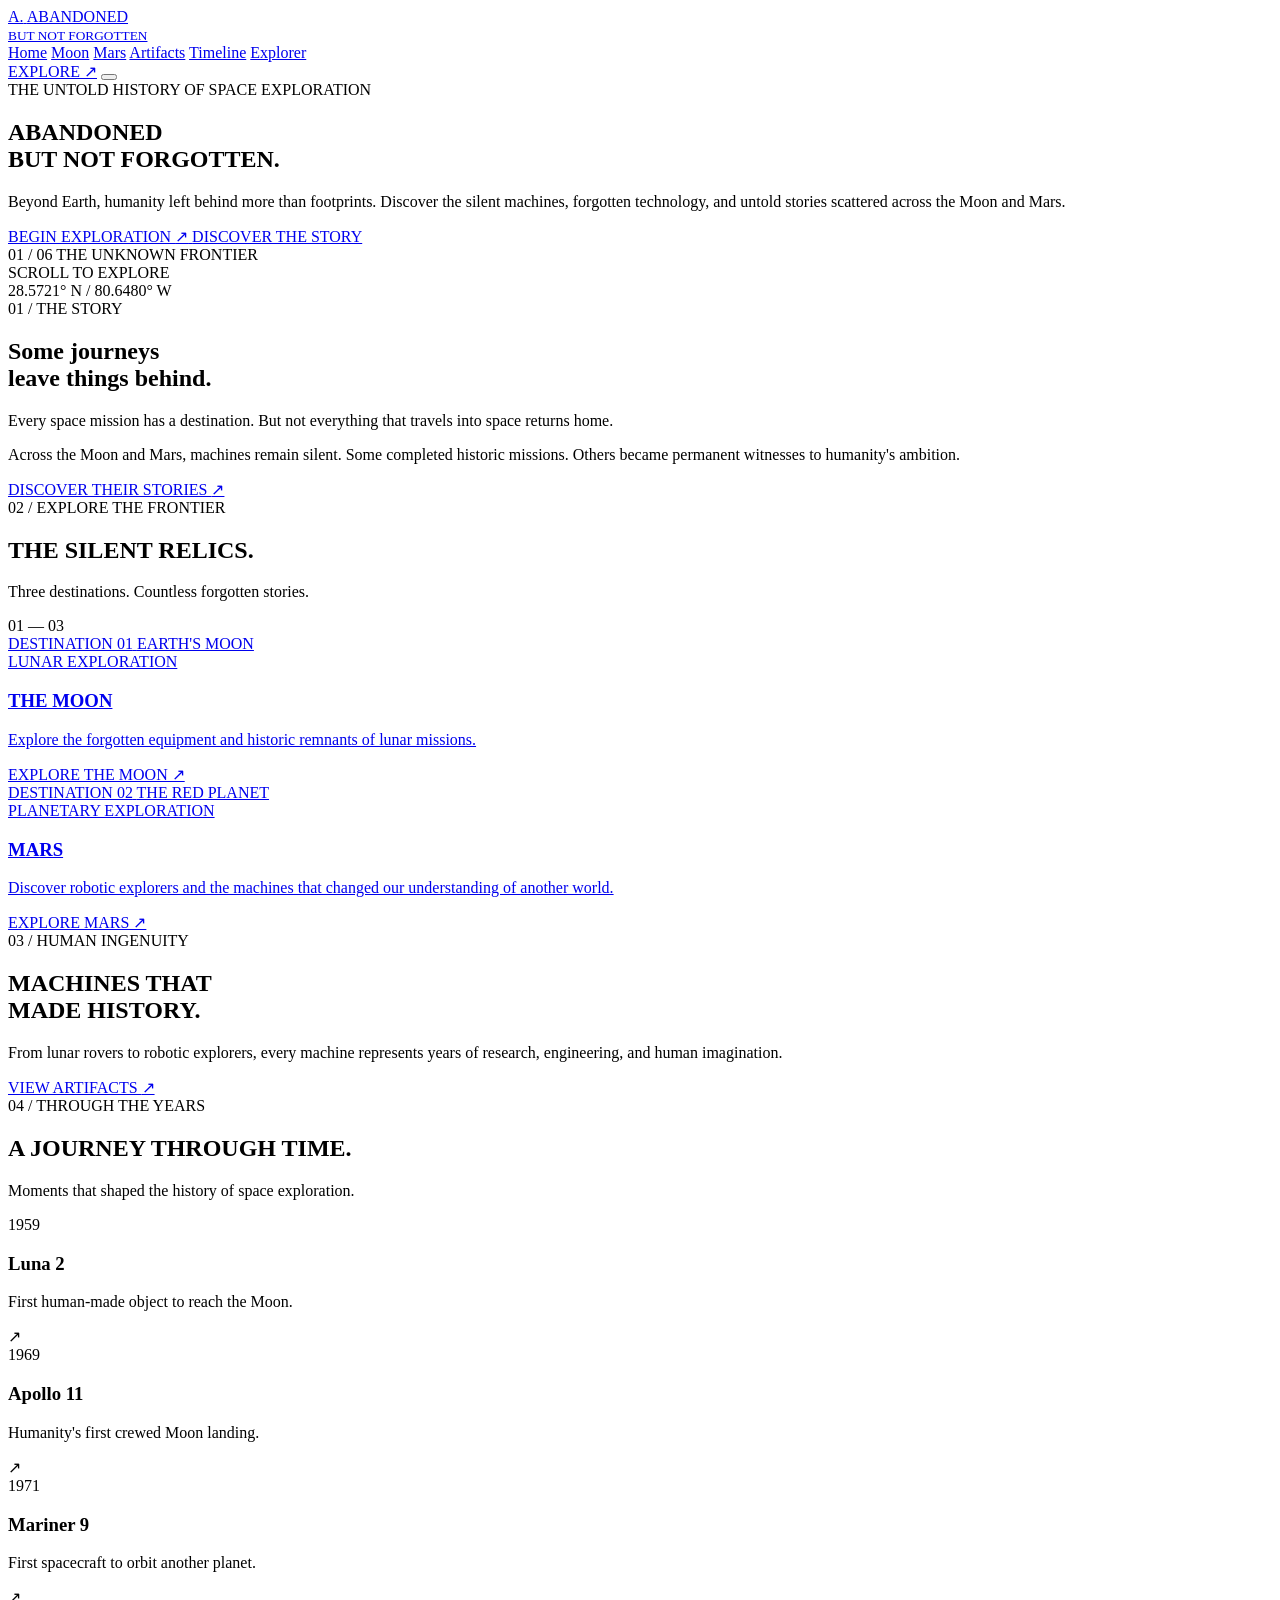
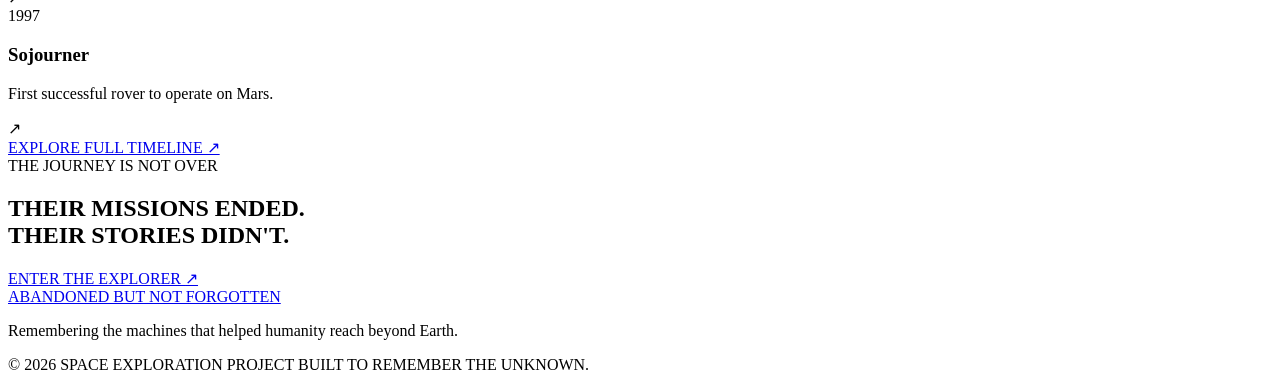
==== index.html @ c77ea04a "Create index.html" ====
<!DOCTYPE html>
<html lang="en">
<head>
    <meta charset="UTF-8">
    <meta name="viewport" content="width=device-width, initial-scale=1.0">
    <meta name="theme-color" content="#050812">
    <title>Abandoned But Not Forgotten | Space Exploration</title>
    <link rel="stylesheet" href="style.css">
    <link rel="preconnect" href="https://fonts.googleapis.com">
    <link rel="preconnect" href="https://fonts.gstatic.com" crossorigin>
    <link href="https://fonts.googleapis.com/css2?family=DM+Sans:wght@400;500;600;700&family=Space+Grotesk:wght@400;500;600;700&display=swap" rel="stylesheet">
</head>

<body>

    <!-- Navigation -->
    <header class="navbar">
        <a href="index.html" class="logo">
            <span class="logo-icon">A.</span>
            <span>ABANDONED<br><small>BUT NOT FORGOTTEN</small></span>
        </a>

        <nav class="nav-links" id="navLinks">
            <a href="index.html" class="active">Home</a>
            <a href="moon.html">Moon</a>
            <a href="mars.html">Mars</a>
            <a href="artifacts.html">Artifacts</a>
            <a href="timeline.html">Timeline</a>
            <a href="explorer.html">Explorer</a>
        </nav>

        <a href="#discover" class="nav-button">EXPLORE <span>↗</span></a>

        <button class="menu-toggle" id="menuToggle" aria-label="Open menu">
            <span></span>
            <span></span>
        </button>
    </header>


    <!-- Hero Section -->
    <main>

        <section class="hero">

            <div class="hero-image"></div>
            <div class="hero-overlay"></div>

            <div class="hero-content">

                <div class="eyebrow">
                    <span class="status-dot"></span>
                    THE UNTOLD HISTORY OF SPACE EXPLORATION
                </div>

                <h1>
                    ABANDONED<br>
                    BUT NOT <span>FORGOTTEN.</span>
                </h1>

                <p class="hero-description">
                    Beyond Earth, humanity left behind more than footprints.
                    Discover the silent machines, forgotten technology,
                    and untold stories scattered across the Moon and Mars.
                </p>

                <div class="hero-actions">
                    <a href="#discover" class="primary-button">
                        BEGIN EXPLORATION <span>↗</span>
                    </a>

                    <a href="#story" class="secondary-button">
                        DISCOVER THE STORY
                    </a>
                </div>

            </div>

            <div class="hero-bottom">
                <div class="hero-location">
                    <span>01 / 06</span>
                    <span>THE UNKNOWN FRONTIER</span>
                </div>

                <div class="scroll-indicator">
                    <span>SCROLL TO EXPLORE</span>
                    <div class="scroll-line"></div>
                </div>

                <div class="hero-coordinate">
                    28.5721° N / 80.6480° W
                </div>
            </div>

        </section>


        <!-- Introduction -->
        <section class="intro section-padding" id="story">

            <div class="section-label">
                <span>01</span> / THE STORY
            </div>

            <div class="intro-grid">

                <div class="intro-heading">
                    <h2>
                        Some journeys<br>
                        leave things <span>behind.</span>
                    </h2>
                </div>

                <div class="intro-text">
                    <p>
                        Every space mission has a destination. But not
                        everything that travels into space returns home.
                    </p>

                    <p>
                        Across the Moon and Mars, machines remain silent.
                        Some completed historic missions. Others became
                        permanent witnesses to humanity's ambition.
                    </p>

                    <a href="#discover" class="text-link">
                        DISCOVER THEIR STORIES <span>↗</span>
                    </a>
                </div>

            </div>

        </section>


        <!-- Discover Section -->
        <section class="discover section-padding" id="discover">

            <div class="section-label">
                <span>02</span> / EXPLORE THE FRONTIER
            </div>

            <div class="section-heading">
                <div>
                    <h2>THE SILENT <span>RELICS.</span></h2>
                    <p>Three destinations. Countless forgotten stories.</p>
                </div>

                <span class="section-number">01 — 03</span>
            </div>


            <div class="destination-grid">

                <!-- Moon -->
                <a href="moon.html" class="destination-card moon-card">

                    <div class="destination-image"></div>
                    <div class="card-overlay"></div>

                    <div class="card-top">
                        <span>DESTINATION 01</span>
                        <span>EARTH'S MOON</span>
                    </div>

                    <div class="card-content">
                        <span class="card-category">LUNAR EXPLORATION</span>
                        <h3>THE MOON</h3>
                        <p>
                            Explore the forgotten equipment and
                            historic remnants of lunar missions.
                        </p>
                        <span class="card-link">EXPLORE THE MOON ↗</span>
                    </div>

                </a>


                <!-- Mars -->
                <a href="mars.html" class="destination-card mars-card">

                    <div class="destination-image"></div>
                    <div class="card-overlay"></div>

                    <div class="card-top">
                        <span>DESTINATION 02</span>
                        <span>THE RED PLANET</span>
                    </div>

                    <div class="card-content">
                        <span class="card-category">PLANETARY EXPLORATION</span>
                        <h3>MARS</h3>
                        <p>
                            Discover robotic explorers and the
                            machines that changed our understanding
                            of another world.
                        </p>
                        <span class="card-link">EXPLORE MARS ↗</span>
                    </div>

                </a>

            </div>

        </section>


        <!-- Artifacts Section -->
        <section class="artifact-section section-padding">

            <div class="artifact-image"></div>

            <div class="artifact-content">

                <div class="section-label">
                    <span>03</span> / HUMAN INGENUITY
                </div>

                <h2>
                    MACHINES THAT<br>
                    MADE <span>HISTORY.</span>
                </h2>

                <p>
                    From lunar rovers to robotic explorers,
                    every machine represents years of research,
                    engineering, and human imagination.
                </p>

                <a href="artifacts.html" class="primary-button">
                    VIEW ARTIFACTS <span>↗</span>
                </a>

            </div>

        </section>


        <!-- Timeline Section -->
        <section class="timeline-preview section-padding">

            <div class="section-label">
                <span>04</span> / THROUGH THE YEARS
            </div>

            <div class="section-heading">
                <div>
                    <h2>A JOURNEY THROUGH <span>TIME.</span></h2>
                    <p>Moments that shaped the history of space exploration.</p>
                </div>
            </div>

            <div class="timeline-list">

                <div class="timeline-item">
                    <span class="timeline-year">1959</span>
                    <div>
                        <h3>Luna 2</h3>
                        <p>First human-made object to reach the Moon.</p>
                    </div>
                    <span class="timeline-arrow">↗</span>
                </div>

                <div class="timeline-item">
                    <span class="timeline-year">1969</span>
                    <div>
                        <h3>Apollo 11</h3>
                        <p>Humanity's first crewed Moon landing.</p>
                    </div>
                    <span class="timeline-arrow">↗</span>
                </div>

                <div class="timeline-item">
                    <span class="timeline-year">1971</span>
                    <div>
                        <h3>Mariner 9</h3>
                        <p>First spacecraft to orbit another planet.</p>
                    </div>
                    <span class="timeline-arrow">↗</span>
                </div>

                <div class="timeline-item">
                    <span class="timeline-year">1997</span>
                    <div>
                        <h3>Sojourner</h3>
                        <p>First successful rover to operate on Mars.</p>
                    </div>
                    <span class="timeline-arrow">↗</span>
                </div>

            </div>

            <a href="timeline.html" class="text-link">
                EXPLORE FULL TIMELINE ↗
            </a>

        </section>


        <!-- Final CTA -->
        <section class="final-cta">

            <div class="cta-background"></div>

            <div class="cta-content">
                <span>THE JOURNEY IS NOT OVER</span>

                <h2>
                    THEIR MISSIONS ENDED.<br>
                    <span>THEIR STORIES DIDN'T.</span>
                </h2>

                <a href="explorer.html" class="primary-button">
                    ENTER THE EXPLORER <span>↗</span>
                </a>
            </div>

        </section>

    </main>


    <!-- Footer -->
    <footer class="footer">

        <a href="index.html" class="footer-logo">
            ABANDONED BUT NOT FORGOTTEN
        </a>

        <p>
            Remembering the machines that helped humanity
            reach beyond Earth.
        </p>

        <div class="footer-bottom">
            <span>© 2026 SPACE EXPLORATION PROJECT</span>
            <span>BUILT TO REMEMBER THE UNKNOWN.</span>
        </div>

    </footer>


    <script src="script.js"></script>

</body>
</html>
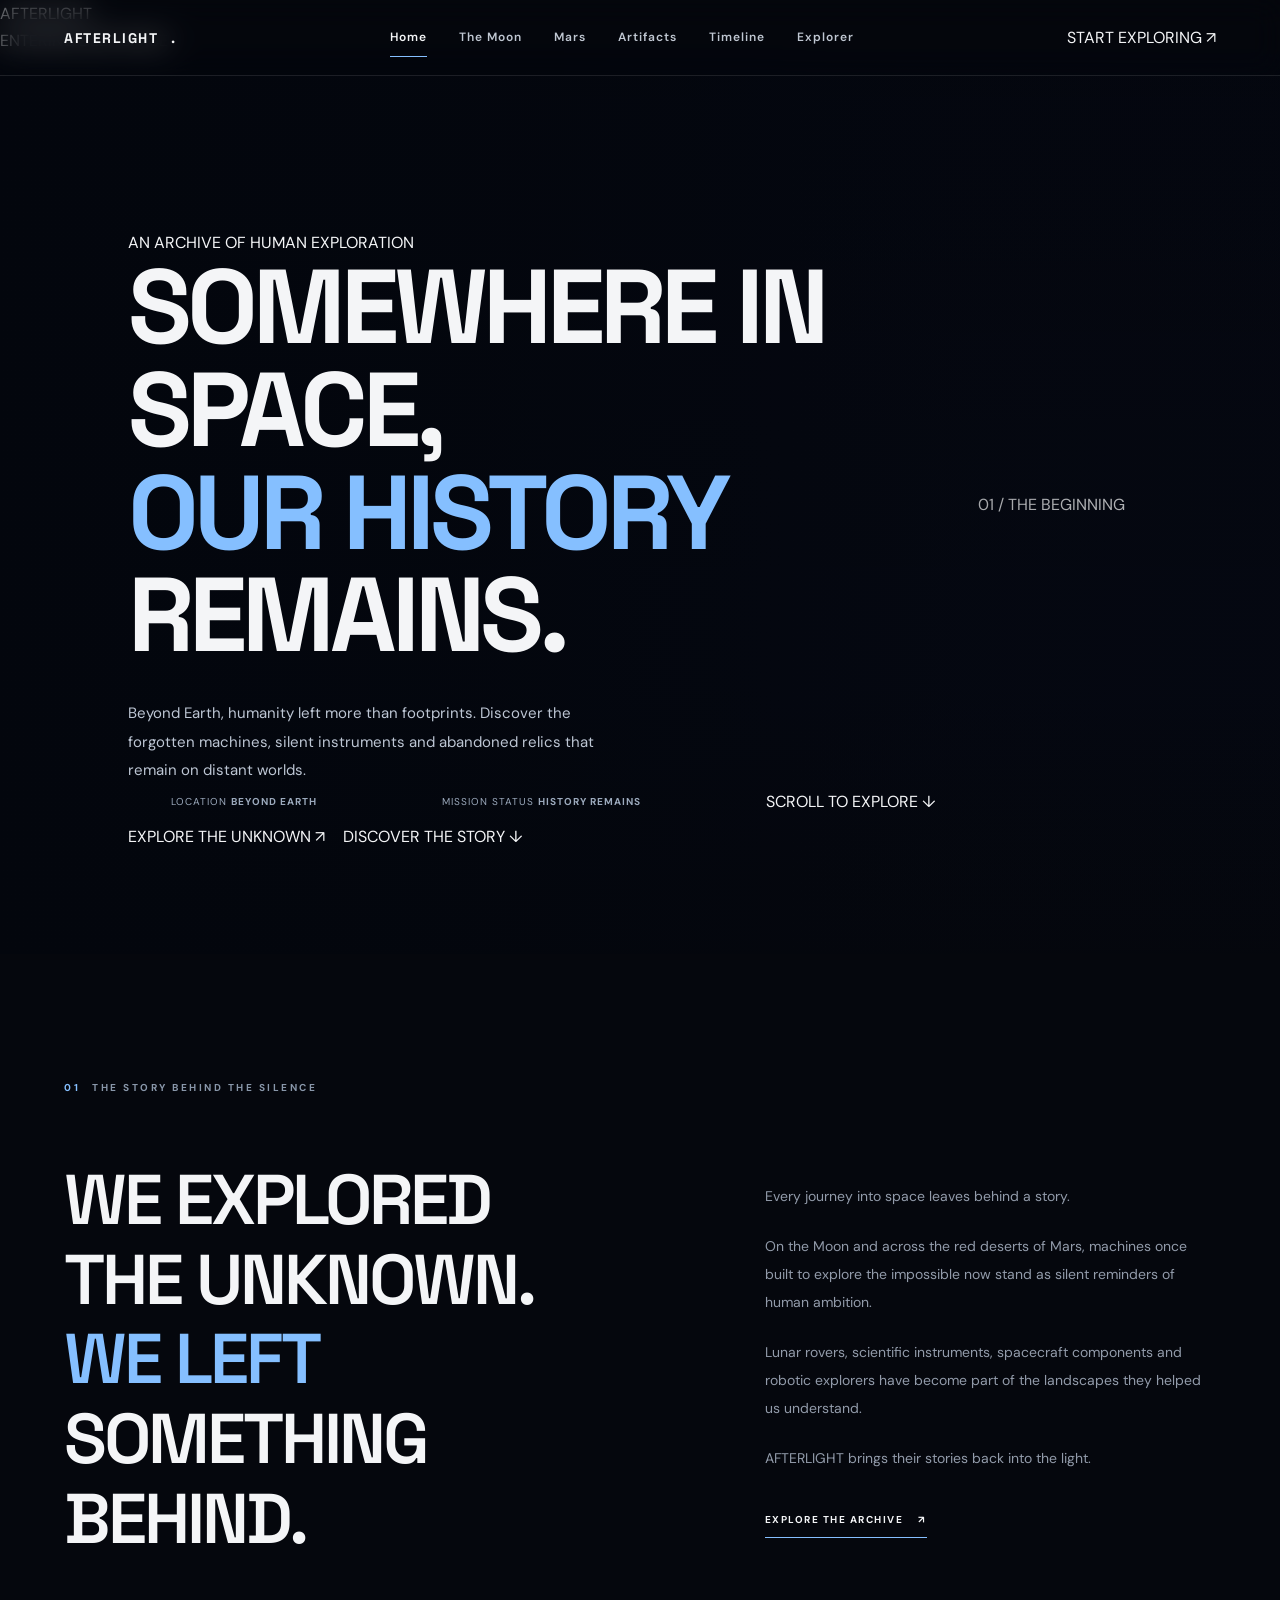
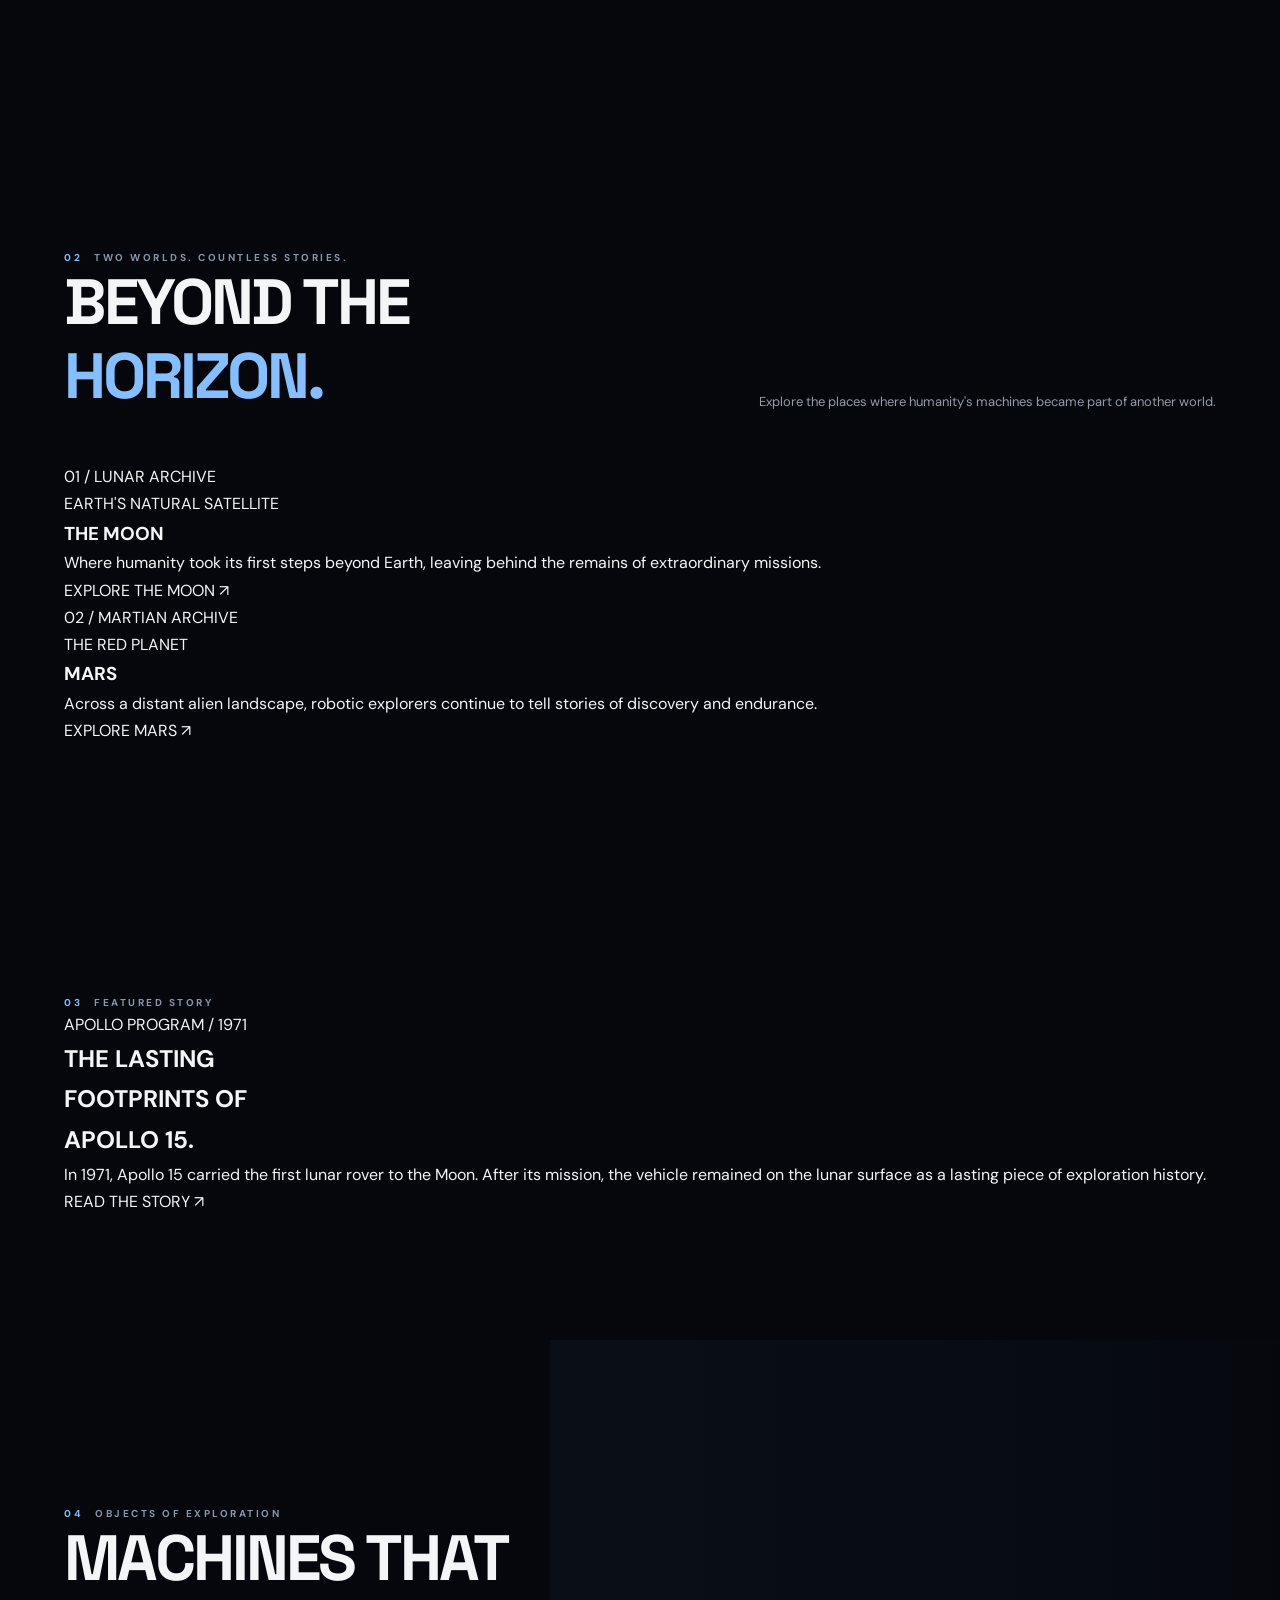
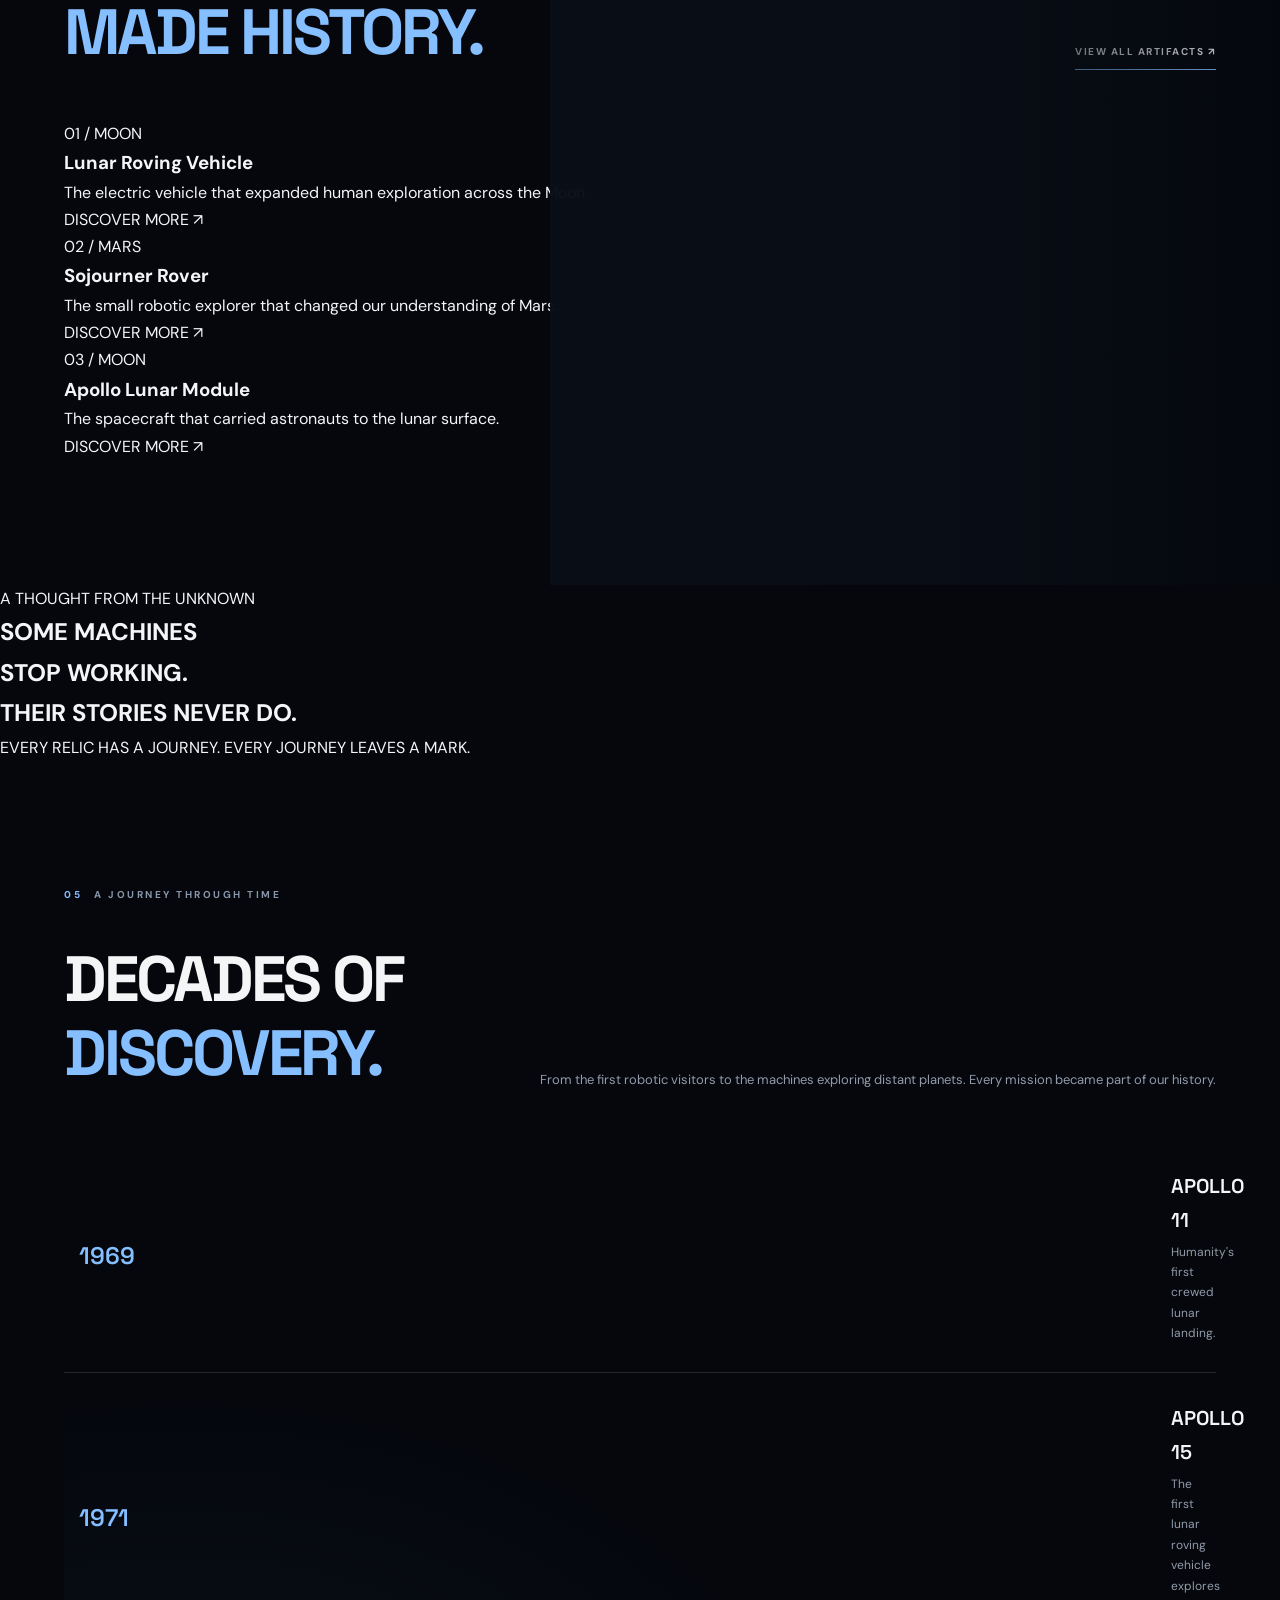
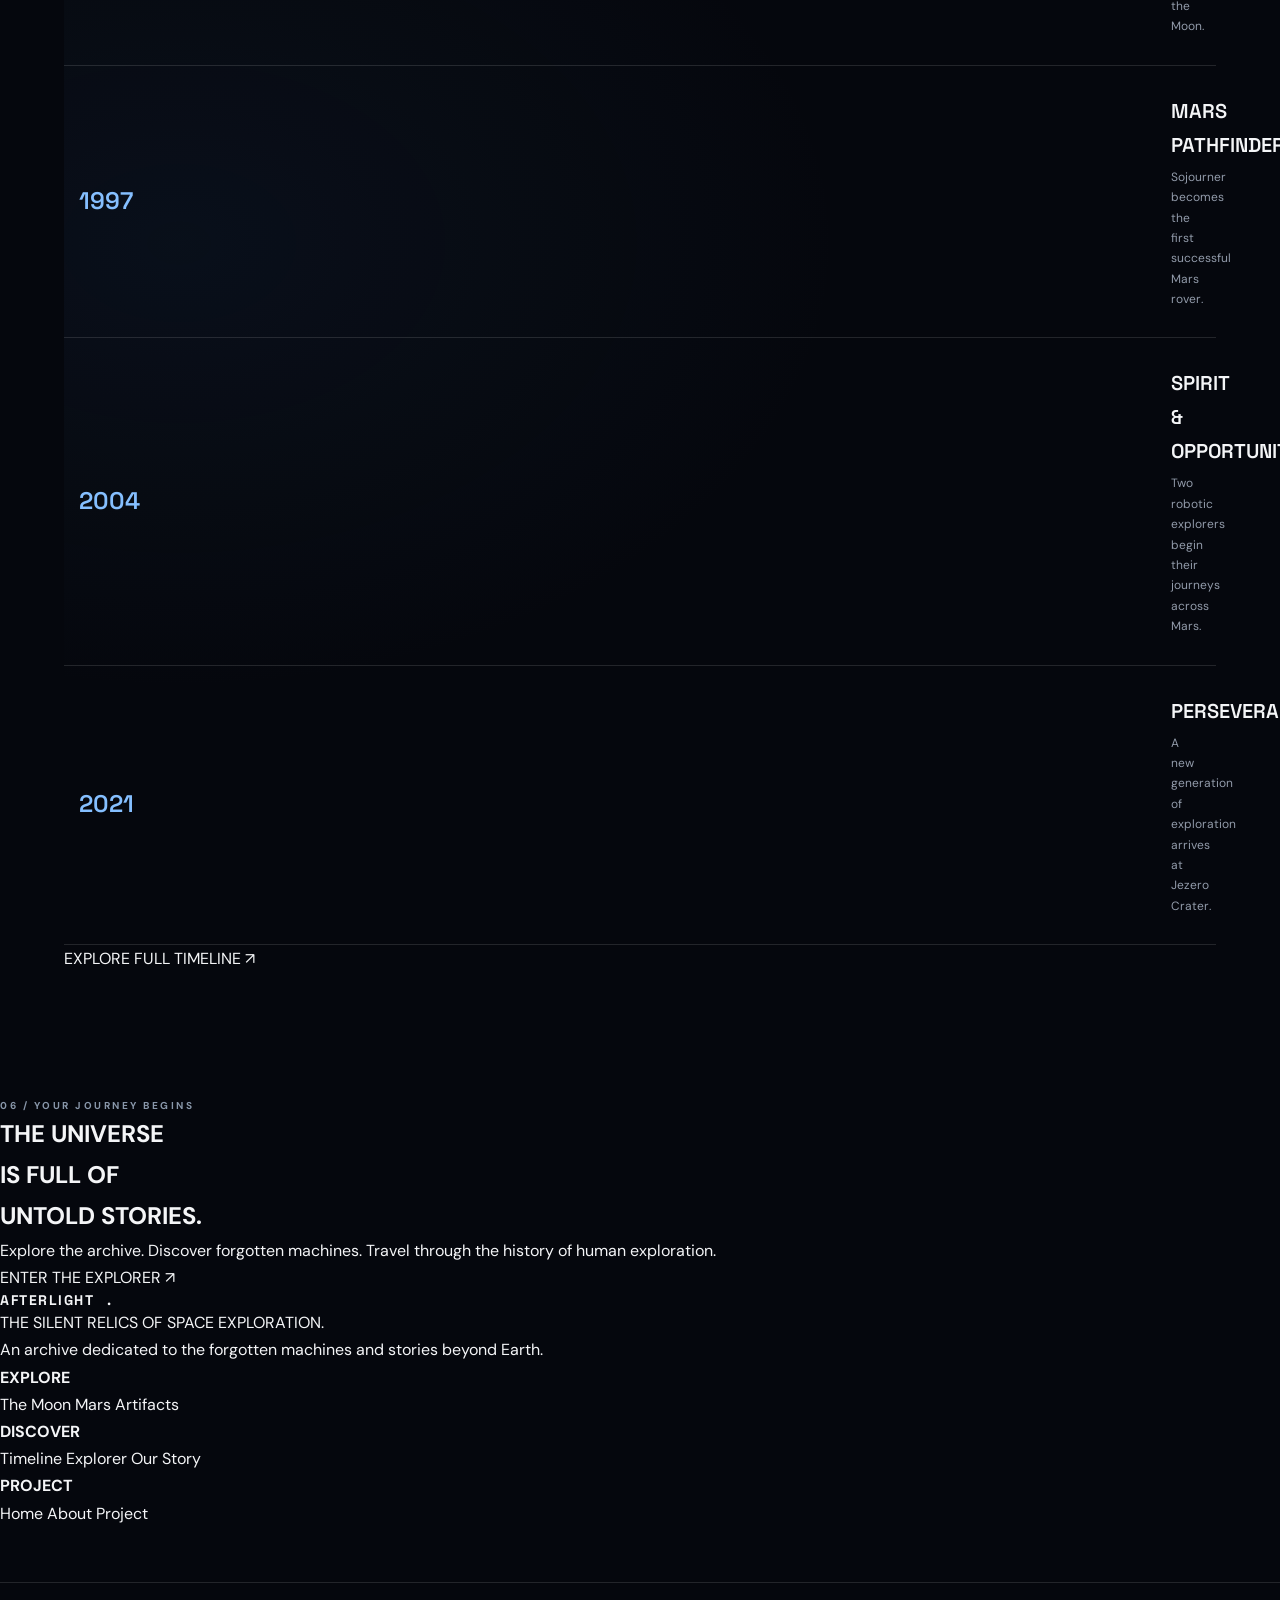
==== commit a1931fac: "Revise index.html for thematic updates Updated the title, meta description, and various sections for" ====
--- a/index.html
+++ b/index.html
@@ -4,342 +4,741 @@
 <head>
     <meta charset="UTF-8">
     <meta name="viewport" content="width=device-width, initial-scale=1.0">
-    <meta name="theme-color" content="#050812">
-    <title>Abandoned But Not Forgotten | Space Exploration</title>
-    <link rel="stylesheet" href="style.css">
+
+    <meta name="description" content="AFTERLIGHT explores the forgotten machines, abandoned equipment and silent relics of human space exploration on the Moon and Mars.">
+
+    <meta name="theme-color" content="#050912">
+
+    <title>AFTERLIGHT — The Silent Relics of Space Exploration</title>
+
+    <!-- Fonts -->
     <link rel="preconnect" href="https://fonts.googleapis.com">
     <link rel="preconnect" href="https://fonts.gstatic.com" crossorigin>
+
     <link href="https://fonts.googleapis.com/css2?family=DM+Sans:wght@400;500;600;700&family=Space+Grotesk:wght@400;500;600;700&display=swap" rel="stylesheet">
+
+    <!-- Stylesheet -->
+    <link rel="stylesheet" href="style.css">
 </head>
 
 <body>
 
-    <!-- Navigation -->
-    <header class="navbar">
-        <a href="index.html" class="logo">
-            <span class="logo-icon">A.</span>
-            <span>ABANDONED<br><small>BUT NOT FORGOTTEN</small></span>
-        </a>
-
-        <nav class="nav-links" id="navLinks">
-            <a href="index.html" class="active">Home</a>
-            <a href="moon.html">Moon</a>
-            <a href="mars.html">Mars</a>
-            <a href="artifacts.html">Artifacts</a>
-            <a href="timeline.html">Timeline</a>
-            <a href="explorer.html">Explorer</a>
+    <!-- ================= PRELOADER ================= -->
+
+    <div class="preloader">
+        <div class="loader-content">
+            <span class="loader-logo">AFTERLIGHT</span>
+            <div class="loader-line"></div>
+            <span class="loader-text">ENTERING DEEP SPACE</span>
+        </div>
+    </div>
+
+
+    <!-- ================= NAVIGATION ================= -->
+
+    <header class="site-header">
+
+        <nav class="navbar container">
+
+            <a href="index.html" class="logo">
+                AFTERLIGHT<span>.</span>
+            </a>
+
+            <div class="nav-links" id="navLinks">
+
+                <a href="index.html" class="nav-link active">Home</a>
+
+                <a href="moon.html" class="nav-link">The Moon</a>
+
+                <a href="mars.html" class="nav-link">Mars</a>
+
+                <a href="artifacts.html" class="nav-link">Artifacts</a>
+
+                <a href="timeline.html" class="nav-link">Timeline</a>
+
+                <a href="explorer.html" class="nav-link">Explorer</a>
+
+            </div>
+
+            <a href="explorer.html" class="nav-cta">
+                START EXPLORING
+                <span>↗</span>
+            </a>
+
+            <button class="menu-toggle" id="menuToggle" aria-label="Toggle navigation" aria-expanded="false">
+                <span></span>
+                <span></span>
+            </button>
+
         </nav>
 
-        <a href="#discover" class="nav-button">EXPLORE <span>↗</span></a>
-
-        <button class="menu-toggle" id="menuToggle" aria-label="Open menu">
-            <span></span>
-            <span></span>
-        </button>
     </header>
 
 
-    <!-- Hero Section -->
     <main>
 
+        <!-- ================= HERO SECTION ================= -->
+
         <section class="hero">
 
-            <div class="hero-image"></div>
+            <div class="hero-background"></div>
+
             <div class="hero-overlay"></div>
 
-            <div class="hero-content">
-
-                <div class="eyebrow">
+            <div class="hero-content container">
+
+                <div class="hero-label">
                     <span class="status-dot"></span>
-                    THE UNTOLD HISTORY OF SPACE EXPLORATION
+                    AN ARCHIVE OF HUMAN EXPLORATION
                 </div>
 
                 <h1>
-                    ABANDONED<br>
-                    BUT NOT <span>FORGOTTEN.</span>
+                    SOMEWHERE IN SPACE,<br>
+                    <span>OUR HISTORY</span><br>
+                    REMAINS.
                 </h1>
 
                 <p class="hero-description">
-                    Beyond Earth, humanity left behind more than footprints.
-                    Discover the silent machines, forgotten technology,
-                    and untold stories scattered across the Moon and Mars.
+                    Beyond Earth, humanity left more than footprints.
+                    Discover the forgotten machines, silent instruments
+                    and abandoned relics that remain on distant worlds.
                 </p>
 
                 <div class="hero-actions">
-                    <a href="#discover" class="primary-button">
-                        BEGIN EXPLORATION <span>↗</span>
+
+                    <a href="#discover" class="btn-primary">
+                        EXPLORE THE UNKNOWN
+                        <span>↗</span>
                     </a>
 
-                    <a href="#story" class="secondary-button">
+                    <a href="#story" class="btn-secondary">
                         DISCOVER THE STORY
+                        <span>↓</span>
                     </a>
-                </div>
-
-            </div>
-
-            <div class="hero-bottom">
-                <div class="hero-location">
-                    <span>01 / 06</span>
-                    <span>THE UNKNOWN FRONTIER</span>
-                </div>
-
-                <div class="scroll-indicator">
-                    <span>SCROLL TO EXPLORE</span>
-                    <div class="scroll-line"></div>
-                </div>
-
-                <div class="hero-coordinate">
-                    28.5721° N / 80.6480° W
-                </div>
-            </div>
+
+                </div>
+
+                <div class="hero-bottom">
+
+                    <div class="hero-coordinate">
+                        <span>LOCATION</span>
+                        <strong>BEYOND EARTH</strong>
+                    </div>
+
+                    <div class="hero-coordinate">
+                        <span>MISSION STATUS</span>
+                        <strong>HISTORY REMAINS</strong>
+                    </div>
+
+                    <div class="hero-scroll">
+                        SCROLL TO EXPLORE
+                        <span>↓</span>
+                    </div>
+
+                </div>
+
+            </div>
+
+            <div class="hero-index">01 / THE BEGINNING</div>
 
         </section>
 
 
-        <!-- Introduction -->
-        <section class="intro section-padding" id="story">
-
-            <div class="section-label">
-                <span>01</span> / THE STORY
-            </div>
-
-            <div class="intro-grid">
-
-                <div class="intro-heading">
+        <!-- ================= INTRODUCTION ================= -->
+
+        <section class="intro-section section-padding" id="story">
+
+            <div class="container">
+
+                <div class="section-label">
+                    <span>01</span>
+                    THE STORY BEHIND THE SILENCE
+                </div>
+
+                <div class="intro-grid">
+
+                    <div class="intro-heading">
+                        <h2>
+                            WE EXPLORED<br>
+                            THE UNKNOWN.<br>
+                            <span>WE LEFT</span><br>
+                            SOMETHING BEHIND.
+                        </h2>
+                    </div>
+
+                    <div class="intro-text">
+
+                        <p class="intro-lead">
+                            Every journey into space leaves behind
+                            a story.
+                        </p>
+
+                        <p>
+                            On the Moon and across the red deserts of
+                            Mars, machines once built to explore the
+                            impossible now stand as silent reminders
+                            of human ambition.
+                        </p>
+
+                        <p>
+                            Lunar rovers, scientific instruments,
+                            spacecraft components and robotic explorers
+                            have become part of the landscapes they
+                            helped us understand.
+                        </p>
+
+                        <p>
+                            AFTERLIGHT brings their stories back into
+                            the light.
+                        </p>
+
+                        <a href="artifacts.html" class="text-link">
+                            EXPLORE THE ARCHIVE
+                            <span>↗</span>
+                        </a>
+
+                    </div>
+
+                </div>
+
+            </div>
+
+        </section>
+
+
+        <!-- ================= FEATURED WORLDS ================= -->
+
+        <section class="worlds-section section-padding" id="discover">
+
+            <div class="container">
+
+                <div class="section-heading">
+
+                    <div>
+                        <div class="section-label">
+                            <span>02</span>
+                            TWO WORLDS. COUNTLESS STORIES.
+                        </div>
+
+                        <h2>
+                            BEYOND THE<br>
+                            <span>HORIZON.</span>
+                        </h2>
+                    </div>
+
+                    <p>
+                        Explore the places where humanity's machines
+                        became part of another world.
+                    </p>
+
+                </div>
+
+
+                <div class="worlds-grid">
+
+                    <!-- MOON CARD -->
+
+                    <a href="moon.html" class="world-card moon-card">
+
+                        <div class="world-image moon-image"></div>
+
+                        <div class="world-number">01 / LUNAR ARCHIVE</div>
+
+                        <div class="world-content">
+
+                            <span class="world-category">
+                                EARTH'S NATURAL SATELLITE
+                            </span>
+
+                            <h3>THE MOON</h3>
+
+                            <p>
+                                Where humanity took its first steps
+                                beyond Earth, leaving behind the
+                                remains of extraordinary missions.
+                            </p>
+
+                            <span class="world-link">
+                                EXPLORE THE MOON
+                                <span>↗</span>
+                            </span>
+
+                        </div>
+
+                    </a>
+
+
+                    <!-- MARS CARD -->
+
+                    <a href="mars.html" class="world-card mars-card">
+
+                        <div class="world-image mars-image"></div>
+
+                        <div class="world-number">02 / MARTIAN ARCHIVE</div>
+
+                        <div class="world-content">
+
+                            <span class="world-category">
+                                THE RED PLANET
+                            </span>
+
+                            <h3>MARS</h3>
+
+                            <p>
+                                Across a distant alien landscape,
+                                robotic explorers continue to tell
+                                stories of discovery and endurance.
+                            </p>
+
+                            <span class="world-link">
+                                EXPLORE MARS
+                                <span>↗</span>
+                            </span>
+
+                        </div>
+
+                    </a>
+
+                </div>
+
+            </div>
+
+        </section>
+
+
+        <!-- ================= FEATURED STORY ================= -->
+
+        <section class="featured-section section-padding">
+
+            <div class="container">
+
+                <div class="section-label">
+                    <span>03</span>
+                    FEATURED STORY
+                </div>
+
+                <div class="featured-story">
+
+                    <div class="featured-image"></div>
+
+                    <div class="featured-content">
+
+                        <span class="featured-tag">
+                            APOLLO PROGRAM / 1971
+                        </span>
+
+                        <h2>
+                            THE LASTING<br>
+                            FOOTPRINTS OF<br>
+                            <span>APOLLO 15.</span>
+                        </h2>
+
+                        <p>
+                            In 1971, Apollo 15 carried the first
+                            lunar rover to the Moon. After its mission,
+                            the vehicle remained on the lunar surface
+                            as a lasting piece of exploration history.
+                        </p>
+
+                        <a href="artifacts.html" class="btn-primary">
+                            READ THE STORY
+                            <span>↗</span>
+                        </a>
+
+                    </div>
+
+                </div>
+
+            </div>
+
+        </section>
+
+
+        <!-- ================= ARTIFACTS SECTION ================= -->
+
+        <section class="artifacts-section section-padding">
+
+            <div class="container">
+
+                <div class="section-heading">
+
+                    <div>
+                        <div class="section-label">
+                            <span>04</span>
+                            OBJECTS OF EXPLORATION
+                        </div>
+
+                        <h2>
+                            MACHINES THAT<br>
+                            <span>MADE HISTORY.</span>
+                        </h2>
+                    </div>
+
+                    <a href="artifacts.html" class="text-link">
+                        VIEW ALL ARTIFACTS ↗
+                    </a>
+
+                </div>
+
+
+                <div class="artifacts-grid">
+
+                    <article class="artifact-card">
+
+                        <div class="artifact-image artifact-one"></div>
+
+                        <div class="artifact-info">
+
+                            <span>01 / MOON</span>
+
+                            <h3>Lunar Roving Vehicle</h3>
+
+                            <p>
+                                The electric vehicle that expanded
+                                human exploration across the Moon.
+                            </p>
+
+                            <a href="artifacts.html">
+                                DISCOVER MORE ↗
+                            </a>
+
+                        </div>
+
+                    </article>
+
+
+                    <article class="artifact-card">
+
+                        <div class="artifact-image artifact-two"></div>
+
+                        <div class="artifact-info">
+
+                            <span>02 / MARS</span>
+
+                            <h3>Sojourner Rover</h3>
+
+                            <p>
+                                The small robotic explorer that
+                                changed our understanding of Mars.
+                            </p>
+
+                            <a href="artifacts.html">
+                                DISCOVER MORE ↗
+                            </a>
+
+                        </div>
+
+                    </article>
+
+
+                    <article class="artifact-card">
+
+                        <div class="artifact-image artifact-three"></div>
+
+                        <div class="artifact-info">
+
+                            <span>03 / MOON</span>
+
+                            <h3>Apollo Lunar Module</h3>
+
+                            <p>
+                                The spacecraft that carried astronauts
+                                to the lunar surface.
+                            </p>
+
+                            <a href="artifacts.html">
+                                DISCOVER MORE ↗
+                            </a>
+
+                        </div>
+
+                    </article>
+
+                </div>
+
+            </div>
+
+        </section>
+
+
+        <!-- ================= QUOTE SECTION ================= -->
+
+        <section class="quote-section">
+
+            <div class="quote-background"></div>
+
+            <div class="quote-overlay"></div>
+
+            <div class="quote-content container">
+
+                <span class="quote-label">
+                    A THOUGHT FROM THE UNKNOWN
+                </span>
+
+                <h2>
+                    SOME MACHINES<br>
+                    STOP WORKING.<br>
+                    <span>THEIR STORIES NEVER DO.</span>
+                </h2>
+
+                <div class="quote-line"></div>
+
+                <p>
+                    EVERY RELIC HAS A JOURNEY.
+                    EVERY JOURNEY LEAVES A MARK.
+                </p>
+
+            </div>
+
+        </section>
+
+
+        <!-- ================= TIMELINE SECTION ================= -->
+
+        <section class="timeline-section section-padding">
+
+            <div class="container">
+
+                <div class="section-label">
+                    <span>05</span>
+                    A JOURNEY THROUGH TIME
+                </div>
+
+                <div class="section-heading">
+
                     <h2>
-                        Some journeys<br>
-                        leave things <span>behind.</span>
+                        DECADES OF<br>
+                        <span>DISCOVERY.</span>
                     </h2>
-                </div>
-
-                <div class="intro-text">
+
                     <p>
-                        Every space mission has a destination. But not
-                        everything that travels into space returns home.
+                        From the first robotic visitors to the
+                        machines exploring distant planets.
+                        Every mission became part of our history.
                     </p>
 
+                </div>
+
+
+                <div class="timeline-preview">
+
+                    <div class="timeline-item">
+
+                        <span class="timeline-year">1969</span>
+
+                        <div class="timeline-dot"></div>
+
+                        <div class="timeline-detail">
+                            <h3>APOLLO 11</h3>
+                            <p>
+                                Humanity's first crewed lunar landing.
+                            </p>
+                        </div>
+
+                    </div>
+
+
+                    <div class="timeline-item">
+
+                        <span class="timeline-year">1971</span>
+
+                        <div class="timeline-dot"></div>
+
+                        <div class="timeline-detail">
+                            <h3>APOLLO 15</h3>
+                            <p>
+                                The first lunar roving vehicle
+                                explores the Moon.
+                            </p>
+                        </div>
+
+                    </div>
+
+
+                    <div class="timeline-item">
+
+                        <span class="timeline-year">1997</span>
+
+                        <div class="timeline-dot"></div>
+
+                        <div class="timeline-detail">
+                            <h3>MARS PATHFINDER</h3>
+                            <p>
+                                Sojourner becomes the first successful
+                                Mars rover.
+                            </p>
+                        </div>
+
+                    </div>
+
+
+                    <div class="timeline-item">
+
+                        <span class="timeline-year">2004</span>
+
+                        <div class="timeline-dot"></div>
+
+                        <div class="timeline-detail">
+                            <h3>SPIRIT & OPPORTUNITY</h3>
+                            <p>
+                                Two robotic explorers begin their
+                                journeys across Mars.
+                            </p>
+                        </div>
+
+                    </div>
+
+
+                    <div class="timeline-item">
+
+                        <span class="timeline-year">2021</span>
+
+                        <div class="timeline-dot"></div>
+
+                        <div class="timeline-detail">
+                            <h3>PERSEVERANCE</h3>
+                            <p>
+                                A new generation of exploration
+                                arrives at Jezero Crater.
+                            </p>
+                        </div>
+
+                    </div>
+
+                </div>
+
+
+                <div class="timeline-action">
+
+                    <a href="timeline.html" class="btn-secondary">
+                        EXPLORE FULL TIMELINE
+                        <span>↗</span>
+                    </a>
+
+                </div>
+
+            </div>
+
+        </section>
+
+
+        <!-- ================= EXPLORER CTA ================= -->
+
+        <section class="explorer-cta">
+
+            <div class="explorer-background"></div>
+
+            <div class="explorer-overlay"></div>
+
+            <div class="explorer-content container">
+
+                <span class="section-label">
+                    06 / YOUR JOURNEY BEGINS
+                </span>
+
+                <h2>
+                    THE UNIVERSE<br>
+                    IS FULL OF<br>
+                    <span>UNTOLD STORIES.</span>
+                </h2>
+
+                <p>
+                    Explore the archive. Discover forgotten machines.
+                    Travel through the history of human exploration.
+                </p>
+
+                <a href="explorer.html" class="btn-primary">
+                    ENTER THE EXPLORER
+                    <span>↗</span>
+                </a>
+
+            </div>
+
+        </section>
+
+    </main>
+
+
+    <!-- ================= FOOTER ================= -->
+
+    <footer class="site-footer">
+
+        <div class="container">
+
+            <div class="footer-main">
+
+                <div class="footer-brand">
+
+                    <a href="index.html" class="logo">
+                        AFTERLIGHT<span>.</span>
+                    </a>
+
                     <p>
-                        Across the Moon and Mars, machines remain silent.
-                        Some completed historic missions. Others became
-                        permanent witnesses to humanity's ambition.
+                        THE SILENT RELICS OF SPACE EXPLORATION.
                     </p>
 
-                    <a href="#discover" class="text-link">
-                        DISCOVER THEIR STORIES <span>↗</span>
-                    </a>
-                </div>
-
-            </div>
-
-        </section>
-
-
-        <!-- Discover Section -->
-        <section class="discover section-padding" id="discover">
-
-            <div class="section-label">
-                <span>02</span> / EXPLORE THE FRONTIER
-            </div>
-
-            <div class="section-heading">
-                <div>
-                    <h2>THE SILENT <span>RELICS.</span></h2>
-                    <p>Three destinations. Countless forgotten stories.</p>
-                </div>
-
-                <span class="section-number">01 — 03</span>
-            </div>
-
-
-            <div class="destination-grid">
-
-                <!-- Moon -->
-                <a href="moon.html" class="destination-card moon-card">
-
-                    <div class="destination-image"></div>
-                    <div class="card-overlay"></div>
-
-                    <div class="card-top">
-                        <span>DESTINATION 01</span>
-                        <span>EARTH'S MOON</span>
-                    </div>
-
-                    <div class="card-content">
-                        <span class="card-category">LUNAR EXPLORATION</span>
-                        <h3>THE MOON</h3>
-                        <p>
-                            Explore the forgotten equipment and
-                            historic remnants of lunar missions.
-                        </p>
-                        <span class="card-link">EXPLORE THE MOON ↗</span>
-                    </div>
-
-                </a>
-
-
-                <!-- Mars -->
-                <a href="mars.html" class="destination-card mars-card">
-
-                    <div class="destination-image"></div>
-                    <div class="card-overlay"></div>
-
-                    <div class="card-top">
-                        <span>DESTINATION 02</span>
-                        <span>THE RED PLANET</span>
-                    </div>
-
-                    <div class="card-content">
-                        <span class="card-category">PLANETARY EXPLORATION</span>
-                        <h3>MARS</h3>
-                        <p>
-                            Discover robotic explorers and the
-                            machines that changed our understanding
-                            of another world.
-                        </p>
-                        <span class="card-link">EXPLORE MARS ↗</span>
-                    </div>
-
-                </a>
-
-            </div>
-
-        </section>
-
-
-        <!-- Artifacts Section -->
-        <section class="artifact-section section-padding">
-
-            <div class="artifact-image"></div>
-
-            <div class="artifact-content">
-
-                <div class="section-label">
-                    <span>03</span> / HUMAN INGENUITY
-                </div>
-
-                <h2>
-                    MACHINES THAT<br>
-                    MADE <span>HISTORY.</span>
-                </h2>
-
-                <p>
-                    From lunar rovers to robotic explorers,
-                    every machine represents years of research,
-                    engineering, and human imagination.
-                </p>
-
-                <a href="artifacts.html" class="primary-button">
-                    VIEW ARTIFACTS <span>↗</span>
-                </a>
-
-            </div>
-
-        </section>
-
-
-        <!-- Timeline Section -->
-        <section class="timeline-preview section-padding">
-
-            <div class="section-label">
-                <span>04</span> / THROUGH THE YEARS
-            </div>
-
-            <div class="section-heading">
-                <div>
-                    <h2>A JOURNEY THROUGH <span>TIME.</span></h2>
-                    <p>Moments that shaped the history of space exploration.</p>
-                </div>
-            </div>
-
-            <div class="timeline-list">
-
-                <div class="timeline-item">
-                    <span class="timeline-year">1959</span>
-                    <div>
-                        <h3>Luna 2</h3>
-                        <p>First human-made object to reach the Moon.</p>
-                    </div>
-                    <span class="timeline-arrow">↗</span>
-                </div>
-
-                <div class="timeline-item">
-                    <span class="timeline-year">1969</span>
-                    <div>
-                        <h3>Apollo 11</h3>
-                        <p>Humanity's first crewed Moon landing.</p>
-                    </div>
-                    <span class="timeline-arrow">↗</span>
-                </div>
-
-                <div class="timeline-item">
-                    <span class="timeline-year">1971</span>
-                    <div>
-                        <h3>Mariner 9</h3>
-                        <p>First spacecraft to orbit another planet.</p>
-                    </div>
-                    <span class="timeline-arrow">↗</span>
-                </div>
-
-                <div class="timeline-item">
-                    <span class="timeline-year">1997</span>
-                    <div>
-                        <h3>Sojourner</h3>
-                        <p>First successful rover to operate on Mars.</p>
-                    </div>
-                    <span class="timeline-arrow">↗</span>
-                </div>
-
-            </div>
-
-            <a href="timeline.html" class="text-link">
-                EXPLORE FULL TIMELINE ↗
-            </a>
-
-        </section>
-
-
-        <!-- Final CTA -->
-        <section class="final-cta">
-
-            <div class="cta-background"></div>
-
-            <div class="cta-content">
-                <span>THE JOURNEY IS NOT OVER</span>
-
-                <h2>
-                    THEIR MISSIONS ENDED.<br>
-                    <span>THEIR STORIES DIDN'T.</span>
-                </h2>
-
-                <a href="explorer.html" class="primary-button">
-                    ENTER THE EXPLORER <span>↗</span>
-                </a>
-            </div>
-
-        </section>
-
-    </main>
-
-
-    <!-- Footer -->
-    <footer class="footer">
-
-        <a href="index.html" class="footer-logo">
-            ABANDONED BUT NOT FORGOTTEN
-        </a>
-
-        <p>
-            Remembering the machines that helped humanity
-            reach beyond Earth.
-        </p>
-
-        <div class="footer-bottom">
-            <span>© 2026 SPACE EXPLORATION PROJECT</span>
-            <span>BUILT TO REMEMBER THE UNKNOWN.</span>
+                    <span class="footer-description">
+                        An archive dedicated to the forgotten
+                        machines and stories beyond Earth.
+                    </span>
+
+                </div>
+
+
+                <div class="footer-column">
+
+                    <h4>EXPLORE</h4>
+
+                    <a href="moon.html">The Moon</a>
+                    <a href="mars.html">Mars</a>
+                    <a href="artifacts.html">Artifacts</a>
+
+                </div>
+
+
+                <div class="footer-column">
+
+                    <h4>DISCOVER</h4>
+
+                    <a href="timeline.html">Timeline</a>
+                    <a href="explorer.html">Explorer</a>
+                    <a href="#story">Our Story</a>
+
+                </div>
+
+
+                <div class="footer-column">
+
+                    <h4>PROJECT</h4>
+
+                    <a href="index.html">Home</a>
+                    <a href="README.md">About Project</a>
+
+                </div>
+
+            </div>
+
+
+            <div class="footer-bottom">
+
+                <span>
+                    © 2026 AFTERLIGHT. ALL RIGHTS RESERVED.
+                </span>
+
+                <span>
+                    BUILT TO REMEMBER WHAT SPACE LEFT BEHIND.
+                </span>
+
+                <a href="#top">BACK TO TOP ↑</a>
+
+            </div>
+
         </div>
 
     </footer>
 
+
+    <!-- ================= JAVASCRIPT ================= -->
 
     <script src="script.js"></script>
 
--- a/style.css
+++ b/style.css
@@ -0,0 +1,1270 @@
+
+/* =====================================================
+   ABANDONED BUT NOT FORGOTTEN
+   CINEMATIC SPACE EXPLORATION
+   Complete Homepage Stylesheet
+===================================================== */
+
+/* -------------------------
+   01. ROOT & RESET
+------------------------- */
+
+@import url('https://fonts.googleapis.com/css2?family=DM+Sans:wght@400;500;600;700&family=Space+Grotesk:wght@400;500;600;700&display=swap');
+
+:root {
+    --bg: #05070d;
+    --bg-soft: #0a101b;
+    --surface: #101927;
+    --white: #f4f5f7;
+    --muted: #929baa;
+    --blue: #85bfff;
+    --cyan: #72e3ee;
+    --border: rgba(255,255,255,0.12);
+
+    --heading: 'Space Grotesk', sans-serif;
+    --body: 'DM Sans', sans-serif;
+
+    --container: 1280px;
+}
+
+* {
+    margin: 0;
+    padding: 0;
+    box-sizing: border-box;
+}
+
+html {
+    scroll-behavior: smooth;
+    scroll-padding-top: 100px;
+}
+
+body {
+    background: var(--bg);
+    color: var(--white);
+    font-family: var(--body);
+    line-height: 1.7;
+    overflow-x: hidden;
+}
+
+body::selection {
+    background: var(--blue);
+    color: #000;
+}
+
+a {
+    color: inherit;
+    text-decoration: none;
+}
+
+button {
+    font: inherit;
+}
+
+img {
+    display: block;
+    max-width: 100%;
+}
+
+section {
+    position: relative;
+}
+
+.section-padding {
+    padding: 125px max(5%, calc((100% - var(--container))/2));
+}
+
+::selection {
+    background: var(--blue);
+    color: #050812;
+}
+
+/* -------------------------
+   02. NAVIGATION
+------------------------- */
+
+.navbar {
+    position: absolute;
+    top: 0;
+    left: 0;
+    width: 100%;
+    z-index: 1000;
+
+    display: flex;
+    justify-content: space-between;
+    align-items: center;
+
+    padding: 24px 5%;
+    border-bottom: 1px solid rgba(255,255,255,0.1);
+
+    background: rgba(5,7,13,0.35);
+    backdrop-filter: blur(15px);
+}
+
+.logo {
+    display: flex;
+    align-items: center;
+    gap: 13px;
+
+    font-family: var(--heading);
+    font-size: 14px;
+    font-weight: 700;
+    letter-spacing: 1.5px;
+    line-height: 1.3;
+}
+
+.logo-icon {
+    display: grid;
+    place-items: center;
+
+    width: 42px;
+    height: 42px;
+
+    border: 1px solid rgba(133,191,255,0.5);
+    border-radius: 50%;
+
+    color: var(--blue);
+    font-size: 19px;
+}
+
+.logo small {
+    color: var(--muted);
+    font-size: 9px;
+    letter-spacing: 2px;
+}
+
+.nav-links {
+    display: flex;
+    align-items: center;
+    gap: 32px;
+}
+
+.nav-links a {
+    position: relative;
+
+    color: #c0c7d2;
+    font-size: 12px;
+    font-weight: 600;
+    letter-spacing: 1px;
+
+    transition: color .3s ease;
+}
+
+.nav-links a::after {
+    content: '';
+    position: absolute;
+    bottom: -9px;
+    left: 0;
+
+    width: 0;
+    height: 1px;
+
+    background: var(--blue);
+    transition: width .3s ease;
+}
+
+.nav-links a:hover,
+.nav-links a.active {
+    color: var(--white);
+}
+
+.nav-links a:hover::after,
+.nav-links a.active::after {
+    width: 100%;
+}
+
+.nav-button {
+    display: flex;
+    align-items: center;
+    gap: 15px;
+
+    padding: 12px 20px;
+    border: 1px solid rgba(255,255,255,0.3);
+
+    font-size: 10px;
+    font-weight: 700;
+    letter-spacing: 1.5px;
+
+    transition: .3s ease;
+}
+
+.nav-button:hover {
+    background: var(--white);
+    color: #05070d;
+    border-color: var(--white);
+}
+
+.nav-button span {
+    color: var(--blue);
+    font-size: 16px;
+}
+
+.menu-toggle {
+    display: none;
+    background: none;
+    border: 0;
+    cursor: pointer;
+}
+
+/* -------------------------
+   03. HERO SECTION
+------------------------- */
+
+.hero {
+    min-height: 100vh;
+    min-height: 780px;
+    height: 100svh;
+
+    position: relative;
+    display: flex;
+    align-items: center;
+
+    overflow: hidden;
+    background: #050812;
+}
+
+.hero-image {
+    position: absolute;
+    inset: 0;
+
+    background-image:
+        url('https://images.unsplash.com/photo-1462331940025-496dfbfc7564?w=2200&q=90');
+
+    background-size: cover;
+    background-position: center;
+    transform: scale(1.03);
+
+    animation: heroZoom 18s ease-in-out infinite alternate;
+}
+
+@keyframes heroZoom {
+    from { transform: scale(1.03); }
+    to { transform: scale(1.12); }
+}
+
+.hero-overlay {
+    position: absolute;
+    inset: 0;
+
+    background:
+        linear-gradient(
+            90deg,
+            rgba(3,6,13,.98) 0%,
+            rgba(3,6,13,.85) 37%,
+            rgba(3,6,13,.3) 75%,
+            rgba(3,6,13,.2) 100%
+        ),
+        linear-gradient(
+            0deg,
+            #05070d 0%,
+            transparent 30%,
+            rgba(0,0,0,.15) 100%
+        );
+}
+
+.hero-content {
+    position: relative;
+    z-index: 2;
+
+    width: min(850px, 90%);
+    margin-left: 10%;
+    padding-top: 70px;
+}
+
+.eyebrow {
+    display: flex;
+    align-items: center;
+    gap: 13px;
+
+    color: #c4d4e8;
+    font-size: 10px;
+    font-weight: 700;
+    letter-spacing: 3px;
+
+    margin-bottom: 30px;
+}
+
+.status-dot {
+    width: 7px;
+    height: 7px;
+    border-radius: 50%;
+
+    background: var(--cyan);
+    box-shadow: 0 0 15px var(--cyan);
+
+    animation: pulse 2s infinite;
+}
+
+@keyframes pulse {
+    50% { opacity: .35; }
+}
+
+.hero h1 {
+    font-family: var(--heading);
+    font-size: clamp(55px, 8.2vw, 112px);
+    font-weight: 700;
+    line-height: .98;
+    letter-spacing: -5px;
+}
+
+.hero h1 span {
+    color: var(--blue);
+}
+
+.hero-description {
+    max-width: 510px;
+
+    margin-top: 32px;
+
+    color: #bdc6d4;
+    font-size: 15px;
+    line-height: 1.9;
+}
+
+.hero-actions {
+    display: flex;
+    flex-wrap: wrap;
+    align-items: center;
+    gap: 18px;
+
+    margin-top: 38px;
+}
+
+.primary-button {
+    display: inline-flex;
+    align-items: center;
+    justify-content: center;
+    gap: 28px;
+
+    padding: 17px 25px;
+
+    background: var(--white);
+    color: #050812;
+
+    font-size: 10px;
+    font-weight: 700;
+    letter-spacing: 1.5px;
+
+    transition: .35s ease;
+}
+
+.primary-button:hover {
+    background: var(--blue);
+    transform: translateY(-4px);
+}
+
+.primary-button span {
+    font-size: 17px;
+}
+
+.secondary-button {
+    padding: 16px 22px;
+
+    border: 1px solid rgba(255,255,255,.35);
+
+    font-size: 10px;
+    font-weight: 700;
+    letter-spacing: 1.3px;
+
+    transition: .3s ease;
+}
+
+.secondary-button:hover {
+    background: rgba(255,255,255,.1);
+    border-color: var(--white);
+}
+
+.hero-bottom {
+    position: absolute;
+    bottom: 35px;
+    left: 5%;
+    right: 5%;
+    z-index: 2;
+
+    display: flex;
+    justify-content: space-between;
+    align-items: center;
+}
+
+.hero-location {
+    display: flex;
+    gap: 20px;
+
+    font-size: 9px;
+    letter-spacing: 2px;
+    color: #c3ccd9;
+}
+
+.hero-location span:first-child {
+    color: var(--blue);
+}
+
+.scroll-indicator {
+    display: flex;
+    align-items: center;
+    gap: 15px;
+
+    color: #c3ccd9;
+    font-size: 9px;
+    letter-spacing: 2px;
+}
+
+.scroll-line {
+    width: 60px;
+    height: 1px;
+    background: var(--blue);
+}
+
+.hero-coordinate {
+    color: #9caabd;
+    font-size: 10px;
+    letter-spacing: 1px;
+}
+
+/* -------------------------
+   04. SECTION LABELS
+------------------------- */
+
+.section-label {
+    display: flex;
+    align-items: center;
+    gap: 12px;
+
+    color: #8997aa;
+    font-size: 10px;
+    font-weight: 700;
+    letter-spacing: 2.5px;
+}
+
+.section-label span {
+    color: var(--blue);
+}
+
+/* -------------------------
+   05. INTRO SECTION
+------------------------- */
+
+.intro {
+    background:
+        radial-gradient(
+            ellipse at 85% 50%,
+            rgba(42,79,121,.12),
+            transparent 45%
+        ),
+        var(--bg);
+}
+
+.intro-grid {
+    display: grid;
+    grid-template-columns: 1.15fr .85fr;
+    gap: 90px;
+
+    margin-top: 65px;
+    align-items: center;
+}
+
+.intro-heading h2 {
+    font-family: var(--heading);
+    font-size: clamp(43px, 5.5vw, 72px);
+    font-weight: 600;
+    line-height: 1.13;
+    letter-spacing: -3px;
+}
+
+.intro-heading h2 span {
+    color: var(--blue);
+}
+
+.intro-text {
+    max-width: 470px;
+}
+
+.intro-text p {
+    color: var(--muted);
+    font-size: 14px;
+    line-height: 2;
+    margin-bottom: 22px;
+}
+
+.text-link {
+    display: inline-flex;
+    align-items: center;
+    gap: 15px;
+
+    margin-top: 17px;
+    padding-bottom: 9px;
+
+    border-bottom: 1px solid var(--blue);
+
+    font-size: 10px;
+    font-weight: 700;
+    letter-spacing: 1.5px;
+
+    transition: .3s ease;
+}
+
+.text-link:hover {
+    color: var(--blue);
+    gap: 23px;
+}
+
+/* -------------------------
+   06. DISCOVER SECTION
+------------------------- */
+
+.discover {
+    background: #080d16;
+}
+
+.section-heading {
+    display: flex;
+    justify-content: space-between;
+    align-items: end;
+
+    margin-top: 40px;
+    margin-bottom: 50px;
+}
+
+.section-heading h2 {
+    font-family: var(--heading);
+    font-size: clamp(38px, 5vw, 65px);
+    font-weight: 700;
+    letter-spacing: -3px;
+    line-height: 1.15;
+}
+
+.section-heading h2 span {
+    color: var(--blue);
+}
+
+.section-heading p {
+    margin-top: 15px;
+    color: var(--muted);
+    font-size: 13px;
+}
+
+.section-number {
+    color: #77869a;
+    font-size: 11px;
+    letter-spacing: 2px;
+}
+
+.destination-grid {
+    display: grid;
+    grid-template-columns: 1fr 1fr;
+    gap: 25px;
+}
+
+.destination-card {
+    position: relative;
+    min-height: 570px;
+
+    overflow: hidden;
+    display: flex;
+    flex-direction: column;
+    justify-content: space-between;
+
+    border: 1px solid rgba(255,255,255,.1);
+
+    background: #111b29;
+}
+
+.destination-image {
+    position: absolute;
+    inset: 0;
+
+    background-size: cover;
+    background-position: center;
+
+    transition: transform .8s cubic-bezier(.2,.7,.2,1);
+}
+
+.moon-card .destination-image {
+    background-image:
+        url('https://images.unsplash.com/photo-1451187580459-43490279c0fa?w=1200&q=85');
+}
+
+.mars-card .destination-image {
+    background-image:
+        url('https://images.unsplash.com/photo-1614728263952-84ea256f9679?w=1200&q=85');
+}
+
+.destination-card:hover .destination-image {
+    transform: scale(1.08);
+}
+
+.card-overlay {
+    position: absolute;
+    inset: 0;
+
+    background:
+        linear-gradient(
+            0deg,
+            rgba(3,6,12,.98) 0%,
+            rgba(3,6,12,.75) 38%,
+            rgba(3,6,12,.05) 100%
+        );
+}
+
+.card-top,
+.card-content {
+    position: relative;
+    z-index: 2;
+}
+
+.card-top {
+    display: flex;
+    justify-content: space-between;
+
+    padding: 28px;
+
+    font-size: 9px;
+    font-weight: 700;
+    letter-spacing: 2px;
+}
+
+.card-top span:first-child {
+    color: var(--blue);
+}
+
+.card-content {
+    padding: 35px;
+}
+
+.card-category {
+    color: var(--cyan);
+    font-size: 9px;
+    font-weight: 700;
+    letter-spacing: 2.5px;
+}
+
+.card-content h3 {
+    margin: 12px 0;
+
+    font-family: var(--heading);
+    font-size: clamp(42px, 5vw, 65px);
+    font-weight: 700;
+    letter-spacing: -2px;
+}
+
+.card-content p {
+    max-width: 380px;
+    color: #b7c0ce;
+    font-size: 13px;
+    line-height: 1.9;
+}
+
+.card-link {
+    display: inline-block;
+    margin-top: 25px;
+
+    font-size: 10px;
+    font-weight: 700;
+    letter-spacing: 1.5px;
+
+    transition: .3s ease;
+}
+
+.destination-card:hover .card-link {
+    color: var(--blue);
+    letter-spacing: 2px;
+}
+
+/* -------------------------
+   07. ARTIFACT SECTION
+------------------------- */
+
+.artifact-section {
+    min-height: 670px;
+
+    display: flex;
+    align-items: center;
+    overflow: hidden;
+
+    padding: 120px 10%;
+
+    background: #090e17;
+}
+
+.artifact-image {
+    position: absolute;
+    top: 0;
+    right: 0;
+
+    width: 57%;
+    height: 100%;
+
+    background-image:
+        url('https://images.unsplash.com/photo-1541185934-01b600ea069c?w=1500&q=85');
+
+    background-size: cover;
+    background-position: center;
+
+    opacity: .72;
+}
+
+.artifact-image::after {
+    content: '';
+    position: absolute;
+    inset: 0;
+
+    background:
+        linear-gradient(
+            90deg,
+            #090e17 0%,
+            rgba(9,14,23,.6) 45%,
+            rgba(9,14,23,.05) 100%
+        );
+}
+
+.artifact-content {
+    position: relative;
+    z-index: 2;
+
+    max-width: 570px;
+}
+
+.artifact-content h2 {
+    margin-top: 35px;
+
+    font-family: var(--heading);
+    font-size: clamp(42px, 5vw, 68px);
+    line-height: 1.12;
+    letter-spacing: -3px;
+}
+
+.artifact-content h2 span {
+    color: var(--blue);
+}
+
+.artifact-content p {
+    max-width: 450px;
+
+    margin: 25px 0 35px;
+
+    color: #aab6c6;
+    font-size: 14px;
+    line-height: 2;
+}
+
+/* -------------------------
+   08. TIMELINE SECTION
+------------------------- */
+
+.timeline-preview {
+    background:
+        radial-gradient(
+            ellipse at 10% 50%,
+            rgba(39,78,122,.12),
+            transparent 45%
+        ),
+        var(--bg);
+}
+
+.timeline-preview .section-heading {
+    margin-bottom: 60px;
+}
+
+.timeline-list {
+    border-top: 1px solid var(--border);
+}
+
+.timeline-item {
+    display: grid;
+    grid-template-columns: 130px 1fr 30px;
+    align-items: center;
+    gap: 35px;
+
+    padding: 28px 15px;
+
+    border-bottom: 1px solid var(--border);
+
+    transition: .3s ease;
+}
+
+.timeline-item:hover {
+    padding-left: 28px;
+    background: rgba(255,255,255,.025);
+}
+
+.timeline-year {
+    color: var(--blue);
+    font-family: var(--heading);
+    font-size: 24px;
+    font-weight: 600;
+}
+
+.timeline-item h3 {
+    font-family: var(--heading);
+    font-size: 20px;
+    font-weight: 600;
+}
+
+.timeline-item p {
+    margin-top: 5px;
+    color: var(--muted);
+    font-size: 12px;
+}
+
+.timeline-arrow {
+    color: var(--blue);
+    font-size: 20px;
+    transition: .3s ease;
+}
+
+.timeline-item:hover .timeline-arrow {
+    transform: translate(4px,-4px);
+}
+
+.timeline-preview > .text-link {
+    margin-top: 40px;
+}
+
+/* -------------------------
+   09. FINAL CTA
+------------------------- */
+
+.final-cta {
+    min-height: 550px;
+
+    position: relative;
+    display: flex;
+    justify-content: center;
+    align-items: center;
+
+    overflow: hidden;
+    text-align: center;
+
+    background: #080d17;
+}
+
+.cta-background {
+    position: absolute;
+    inset: 0;
+
+    background-image:
+        linear-gradient(
+            rgba(4,8,17,.7),
+            rgba(4,8,17,.9)
+        ),
+        url('https://images.unsplash.com/photo-1464822759023-fed622ff2c3b?w=1800&q=85');
+
+    background-size: cover;
+    background-position: center;
+}
+
+.cta-content {
+    position: relative;
+    z-index: 2;
+
+    width: 90%;
+}
+
+.cta-content > span {
+    color: var(--cyan);
+    font-size: 10px;
+    font-weight: 700;
+    letter-spacing: 3px;
+}
+
+.cta-content h2 {
+    margin: 28px 0 38px;
+
+    font-family: var(--heading);
+    font-size: clamp(34px, 5.5vw, 68px);
+    font-weight: 700;
+    line-height: 1.2;
+    letter-spacing: -2px;
+}
+
+.cta-content h2 span {
+    color: var(--blue);
+}
+
+.cta-content .primary-button {
+    margin: auto;
+}
+
+/* -------------------------
+   10. FOOTER
+------------------------- */
+
+.footer {
+    padding: 65px 8% 25px;
+    background: #03060b;
+
+    border-top: 1px solid var(--border);
+}
+
+.footer-logo {
+    font-family: var(--heading);
+    font-size: 16px;
+    font-weight: 700;
+    letter-spacing: 2px;
+}
+
+.footer > p {
+    max-width: 420px;
+    margin-top: 15px;
+
+    color: var(--muted);
+    font-size: 12px;
+    line-height: 1.9;
+}
+
+.footer-bottom {
+    display: flex;
+    justify-content: space-between;
+    gap: 20px;
+
+    margin-top: 55px;
+    padding-top: 22px;
+
+    border-top: 1px solid var(--border);
+
+    color: #758194;
+    font-size: 9px;
+    letter-spacing: 1.5px;
+}
+
+/* -------------------------
+   11. SCROLLBAR
+------------------------- */
+
+::-webkit-scrollbar {
+    width: 7px;
+}
+
+::-webkit-scrollbar-track {
+    background: #05070d;
+}
+
+::-webkit-scrollbar-thumb {
+    background: #33445c;
+    border-radius: 10px;
+}
+
+::-webkit-scrollbar-thumb:hover {
+    background: var(--blue);
+}
+
+/* -------------------------
+   12. RESPONSIVE TABLET
+------------------------- */
+
+@media (max-width: 1050px) {
+
+    .navbar {
+        padding: 20px 4%;
+    }
+
+    .nav-links {
+        gap: 18px;
+    }
+
+    .nav-links a {
+        font-size: 10px;
+    }
+
+    .nav-button {
+        padding: 10px 13px;
+    }
+
+    .hero-content {
+        margin-left: 7%;
+    }
+
+    .intro-grid {
+        gap: 45px;
+    }
+
+    .destination-card {
+        min-height: 500px;
+    }
+}
+
+/* -------------------------
+   13. RESPONSIVE MOBILE
+------------------------- */
+
+@media (max-width: 768px) {
+
+    .section-padding {
+        padding: 85px 6%;
+    }
+
+    .navbar {
+        padding: 18px 6%;
+    }
+
+    .logo {
+        font-size: 12px;
+    }
+
+    .logo-icon {
+        width: 36px;
+        height: 36px;
+    }
+
+    .nav-button {
+        display: none;
+    }
+
+    .menu-toggle {
+        display: flex;
+        flex-direction: column;
+        gap: 6px;
+
+        padding: 10px;
+    }
+
+    .menu-toggle span {
+        display: block;
+        width: 25px;
+        height: 2px;
+        background: white;
+    }
+
+    .nav-links {
+        position: absolute;
+        top: 100%;
+        left: 0;
+
+        width: 100%;
+
+        display: none;
+        flex-direction: column;
+        align-items: flex-start;
+        gap: 0;
+
+        padding: 15px 6% 25px;
+
+        background: rgba(5,8,18,.97);
+        border-bottom: 1px solid var(--border);
+    }
+
+    .nav-links.active {
+        display: flex;
+    }
+
+    .nav-links a {
+        width: 100%;
+        padding: 13px 0;
+        font-size: 12px;
+    }
+
+    .nav-links a::after {
+        display: none;
+    }
+
+    .hero {
+        min-height: 750px;
+        height: 100svh;
+    }
+
+    .hero-overlay {
+        background:
+            linear-gradient(
+                90deg,
+                rgba(3,6,13,.9),
+                rgba(3,6,13,.55)
+            ),
+            linear-gradient(
+                0deg,
+                #05070d,
+                transparent 70%
+            );
+    }
+
+    .hero-content {
+        width: 88%;
+        margin-left: 6%;
+        padding-top: 40px;
+    }
+
+    .hero h1 {
+        font-size: clamp(48px, 11vw, 75px);
+        letter-spacing: -3px;
+    }
+
+    .hero-description {
+        font-size: 13px;
+    }
+
+    .eyebrow {
+        font-size: 8px;
+        letter-spacing: 2px;
+    }
+
+    .hero-bottom {
+        bottom: 25px;
+    }
+
+    .hero-location {
+        gap: 10px;
+        font-size: 8px;
+    }
+
+    .scroll-indicator {
+        display: none;
+    }
+
+    .hero-coordinate {
+        font-size: 8px;
+    }
+
+    .intro-grid {
+        grid-template-columns: 1fr;
+        gap: 30px;
+        margin-top: 40px;
+    }
+
+    .intro-heading h2 {
+        font-size: 47px;
+    }
+
+    .section-heading {
+        align-items: flex-start;
+    }
+
+    .section-heading h2 {
+        font-size: 40px;
+    }
+
+    .section-number {
+        display: none;
+    }
+
+    .destination-grid {
+        grid-template-columns: 1fr;
+        gap: 20px;
+    }
+
+    .destination-card {
+        min-height: 490px;
+    }
+
+    .artifact-section {
+        min-height: 650px;
+        padding: 85px 6%;
+    }
+
+    .artifact-image {
+        width: 100%;
+        opacity: .42;
+    }
+
+    .artifact-image::after {
+        background:
+            linear-gradient(
+                90deg,
+                rgba(9,14,23,.85),
+                rgba(9,14,23,.5)
+            );
+    }
+
+    .timeline-item {
+        grid-template-columns: 75px 1fr 20px;
+        gap: 15px;
+        padding: 22px 5px;
+    }
+
+    .timeline-year {
+        font-size: 18px;
+    }
+
+    .timeline-item h3 {
+        font-size: 17px;
+    }
+
+    .timeline-item p {
+        font-size: 11px;
+    }
+
+    .final-cta {
+        min-height: 450px;
+    }
+
+    .footer {
+        padding: 50px 6% 25px;
+    }
+
+    .footer-bottom {
+        flex-direction: column;
+        gap: 10px;
+        margin-top: 35px;
+    }
+}
+
+/* -------------------------
+   14. SMALL MOBILE
+------------------------- */
+
+@media (max-width: 420px) {
+
+    .hero h1 {
+        font-size: 45px;
+    }
+
+    .hero-actions {
+        align-items: flex-start;
+        flex-direction: column;
+    }
+
+    .primary-button,
+    .secondary-button {
+        padding: 15px 18px;
+    }
+
+    .intro-heading h2 {
+        font-size: 39px;
+    }
+
+    .section-heading h2 {
+        font-size: 34px;
+    }
+
+    .destination-card {
+        min-height: 440px;
+    }
+
+    .card-content {
+        padding: 25px;
+    }
+
+    .card-content h3 {
+        font-size: 48px;
+    }
+
+    .timeline-item {
+        grid-template-columns: 60px 1fr 15px;
+        gap: 10px;
+    }
+
+    .timeline-year {
+        font-size: 16px;
+    }
+
+    .timeline-item h3 {
+        font-size: 15px;
+    }
+
+    .timeline-item p {
+        font-size: 10px;
+    }
+}
+
+/* -------------------------
+   15. ACCESSIBILITY
+------------------------- */
+
+@media (prefers-reduced-motion: reduce) {
+
+    *,
+    *::before,
+    *::after {
+        scroll-behavior: auto !important;
+        animation-duration: 0.01ms !important;
+        animation-iteration-count: 1 !important;
+        transition-duration: 0.01ms !important;
+    }
+}
